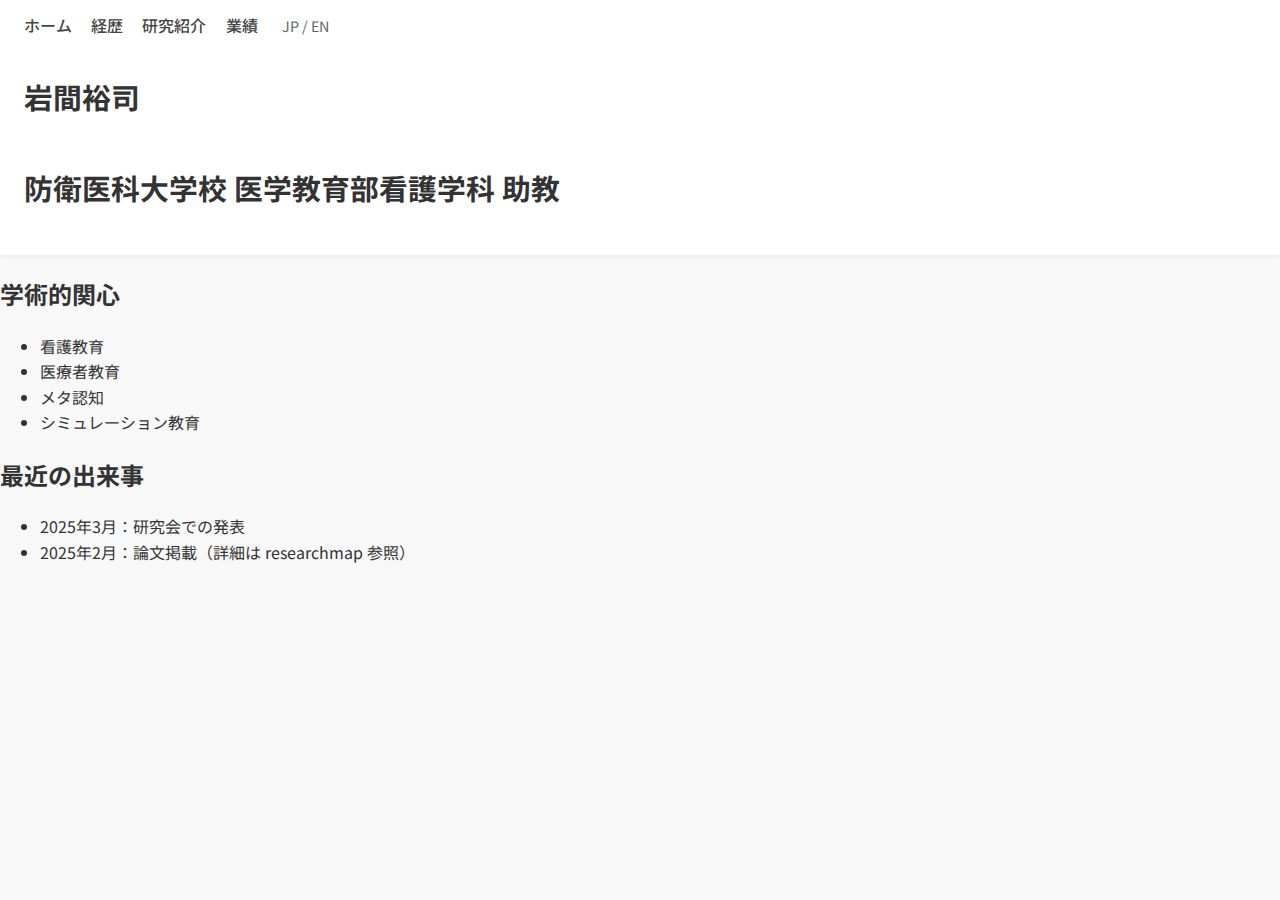
==== index.html @ 8419416d "Update index.html" ====
<!DOCTYPE html>
<html lang="ja">
<head>
  <meta charset="UTF-8" />
  <meta name="viewport" content="width=device-width, initial-scale=1.0" />
  <title>岩間裕司 | Yuji Iwama</title>
  <link rel="stylesheet" href="style.css" />
  <script defer src="script.js"></script>
</head>
<body>
  <header>
    
<div class="top-bar">
  <div class="nav-right">
    <nav>
      <ul class="nav">
        <li><a href="index.html"><span class="jp">ホーム</span><span class="en hidden">Home</span></a>
        <li><a href="bio.html"><span class="jp">経歴</span><span class="en hidden">Bio</span></a></li>
        <li><a href="research.html"><span class="jp">研究紹介</span><span class="en hidden">Research</span></a></li>
        <li><a href="works.html"><span class="jp">業績</span><span class="en hidden">Works</span></a></li>
      </ul>
    </nav>
    <a href="javascript:void(0);" class="lang-switch" onclick="toggleLanguage()">JP / EN</a>
  </div>
</div>

    <h1 class="page-title"><span class="jp">岩間裕司</span><span class="en hidden">Yuji Iwama</span></h1>
    <p class="page-title"><span class="jp">防衛医科大学校 医学教育部看護学科 助教</span><span class="en hidden">Assistant Professor, Department of Nursing, National Defense Medical College</span></p>
  </header>
  <main>
    <section>
      <h2><span class="jp">学術的関心</span><span class="en hidden">Academic Interests</span></h2>
      <ul>
        <li><span class="jp">看護教育</span><span class="en hidden">Nursing education</span></li>
        <li><span class="jp">医療者教育</span><span class="en hidden">Medical education</span></li>
        <li><span class="jp">メタ認知</span><span class="en hidden">Metacognition</span></li>
        <li><span class="jp">シミュレーション教育</span><span class="en hidden">Simulation-based learning</span></li>
      </ul>
    </section>
    <section>
      <h2><span class="jp">最近の出来事</span><span class="en hidden">Recent Updates</span></h2>
      <ul>
        <li><span class="jp">2025年3月：研究会での発表</span><span class="en hidden">Mar 2025: Conference presentation</span></li>
        <li><span class="jp">2025年2月：論文掲載（詳細は researchmap 参照）</span><span class="en hidden">Feb 2025: New publication (See <a href="https://researchmap.jp/yujiwa" target="_blank">researchmap</a>)</span></li>
      </ul>
    </section>
  </main>
</body>
</html>
---- style.css ----
@import url('https://fonts.googleapis.com/css2?family=Noto+Sans+JP&display=swap');

body {
  font-family: 'Noto Sans JP', sans-serif;
  background-color: #f8f8f8;
  color: #333;
  margin: 0;
  padding: 0;
  line-height: 1.6;
}

header {
  background-color: #fff;
  box-shadow: 0 2px 4px rgba(0,0,0,0.05);
  padding-bottom: 1rem;
}

.top-bar {
  display: flex;
  justify-content: space-between;
  align-items: center;
  padding: 0.8rem 1.5rem 0 1.5rem;
}

.nav-left a {
  font-weight: bold;
  text-decoration: none;
  color: #444;
}

.nav-right {
  display: flex;
  align-items: center;
  gap: 1.5rem;
}

.nav {
  display: flex;
  list-style: none;
  margin: 0;
  padding: 0;
  gap: 1.2rem;
}

.nav li a {
  text-decoration: none;
  color: #444;
  font-weight: 500;
}

.nav li a:hover,
.lang-switch:hover {
  color: #000;
}

.lang-switch {
  font-size: 0.9rem;
  text-decoration: none;
  color: #666;
}

.page-title {
  padding: 1rem 1.5rem 0 1.5rem;
  font-size: 1.8rem;
  font-weight: bold;
  text-align: left;
}

.hidden {
  display: none;
}
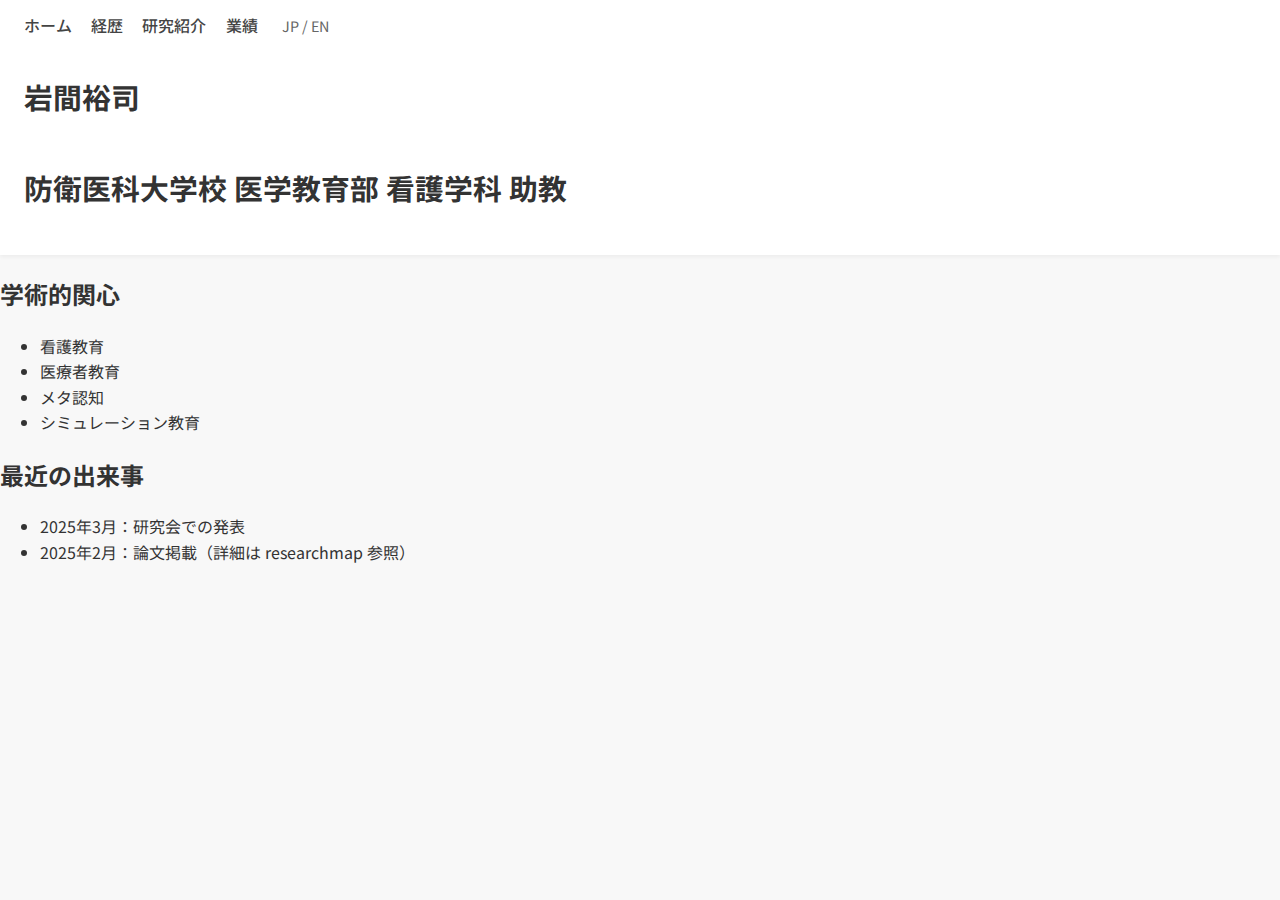
==== commit 6c32a997: "Update index.html" ====
--- a/index.html
+++ b/index.html
@@ -24,8 +24,14 @@
   </div>
 </div>
 
-    <h1 class="page-title"><span class="jp">岩間裕司</span><span class="en hidden">Yuji Iwama</span></h1>
-    <p class="page-title"><span class="jp">防衛医科大学校 医学教育部看護学科 助教</span><span class="en hidden">Assistant Professor, Department of Nursing, National Defense Medical College</span></p>
+<h1 class="page-title name-title">
+  <span class="jp">岩間裕司</span>
+  <span class="en hidden">Yuji Iwama</span>
+</h1>
+<p class="page-title position-title">
+  <span class="jp">防衛医科大学校 医学教育部 看護学科 助教</span>
+  <span class="en hidden">Assistant Professor, Department of Nursing, National Defense Medical College</span>
+</p>
   </header>
   <main>
     <section>
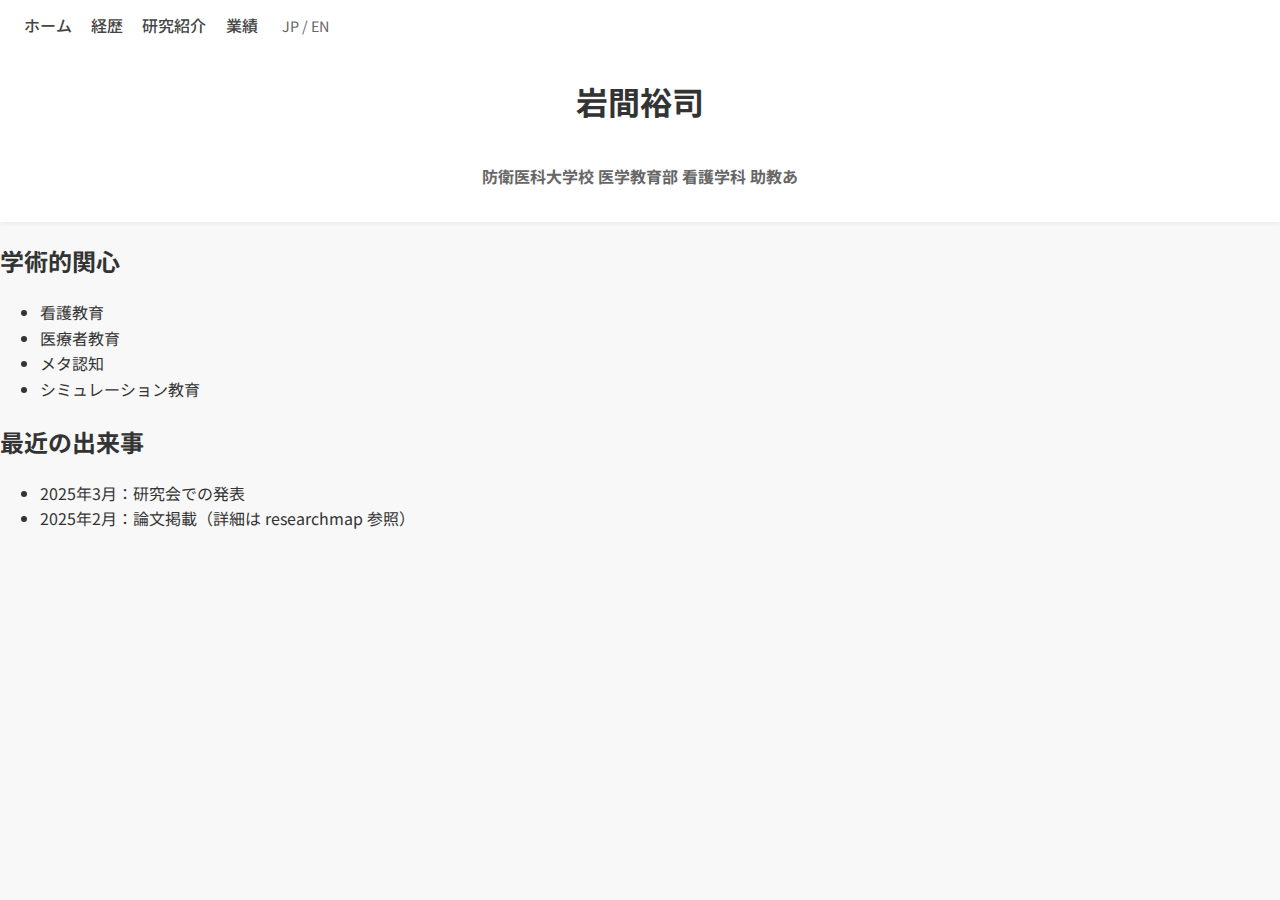
==== commit dc2b9a31: "Update index.html" ====
--- a/index.html
+++ b/index.html
@@ -29,7 +29,7 @@
   <span class="en hidden">Yuji Iwama</span>
 </h1>
 <p class="page-title position-title">
-  <span class="jp">防衛医科大学校 医学教育部 看護学科 助教</span>
+  <span class="jp">防衛医科大学校 医学教育部 看護学科 助教あ</span>
   <span class="en hidden">Assistant Professor, Department of Nursing, National Defense Medical College</span>
 </p>
   </header>
--- a/style.css
+++ b/style.css
@@ -70,3 +70,15 @@
 .hidden {
   display: none;
 }
+.name-title {
+  text-align: center;
+  font-size: 2rem;
+  font-weight: bold;
+}
+
+.position-title {
+  text-align: center;
+  font-size: 1rem;
+  color: #666;
+  margin-top: 0.5rem;
+}
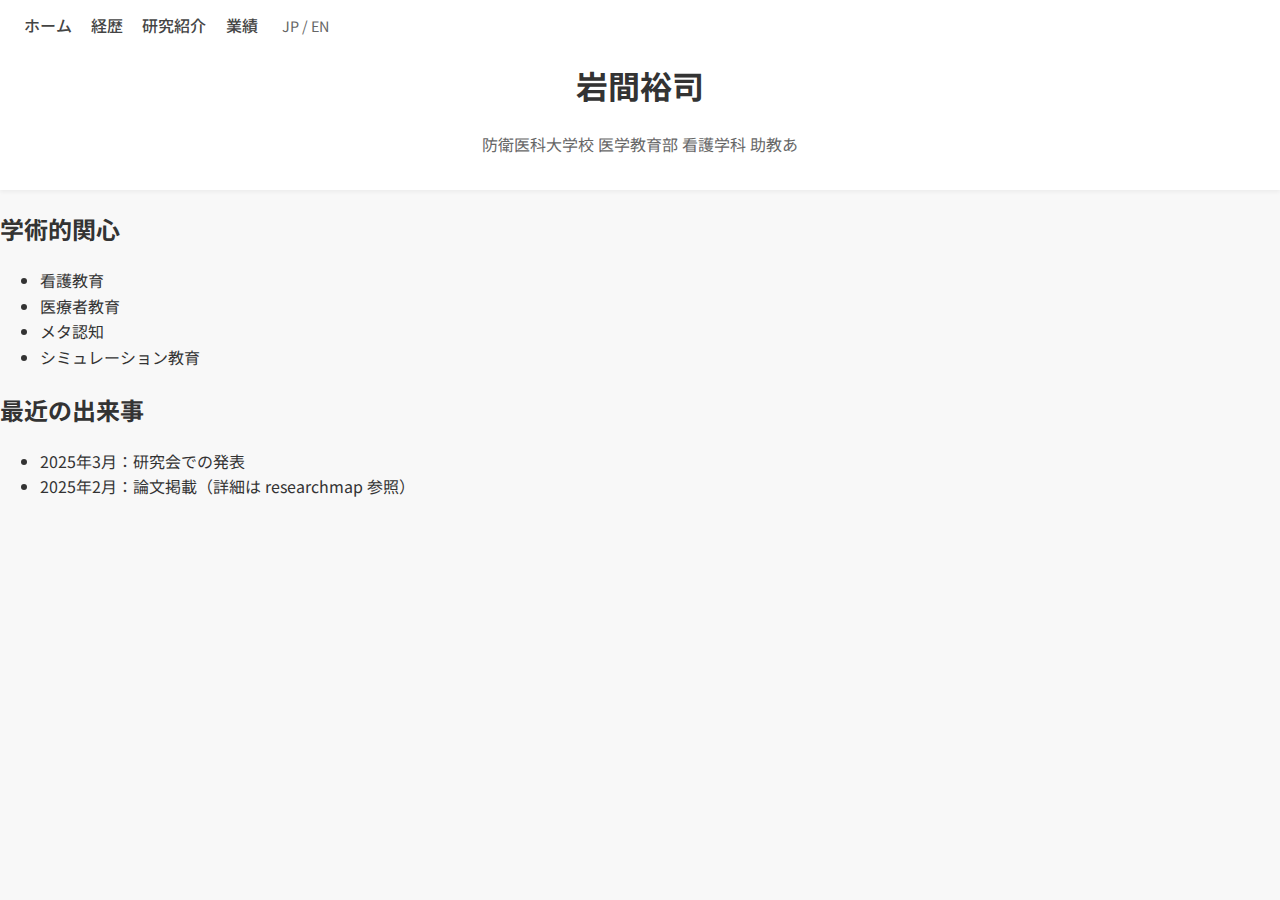
==== commit 4a32ea7d: "Update index.html" ====
--- a/index.html
+++ b/index.html
@@ -24,11 +24,11 @@
   </div>
 </div>
 
-<h1 class="page-title name-title">
+<h1 class="name-title">
   <span class="jp">岩間裕司</span>
   <span class="en hidden">Yuji Iwama</span>
 </h1>
-<p class="page-title position-title">
+<p class="position-title">
   <span class="jp">防衛医科大学校 医学教育部 看護学科 助教あ</span>
   <span class="en hidden">Assistant Professor, Department of Nursing, National Defense Medical College</span>
 </p>
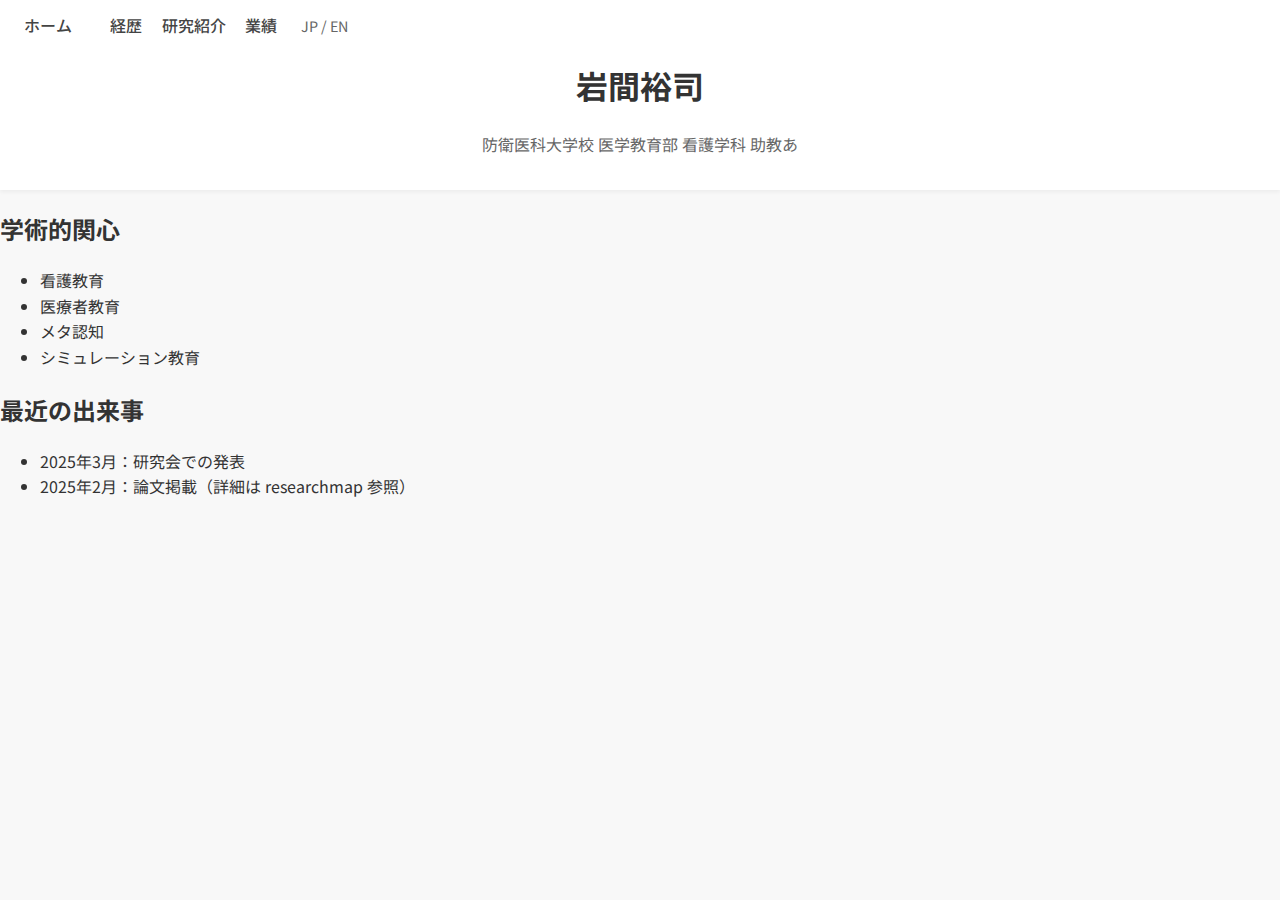
==== commit 60b9a674: "Update index.html" ====
--- a/index.html
+++ b/index.html
@@ -14,7 +14,7 @@
   <div class="nav-right">
     <nav>
       <ul class="nav">
-        <li><a href="index.html"><span class="jp">ホーム</span><span class="en hidden">Home</span></a>
+        <li><a href="index.html"><span class="jp">ホーム</span><span class="en hidden">Home</span></li>
         <li><a href="bio.html"><span class="jp">経歴</span><span class="en hidden">Bio</span></a></li>
         <li><a href="research.html"><span class="jp">研究紹介</span><span class="en hidden">Research</span></a></li>
         <li><a href="works.html"><span class="jp">業績</span><span class="en hidden">Works</span></a></li>
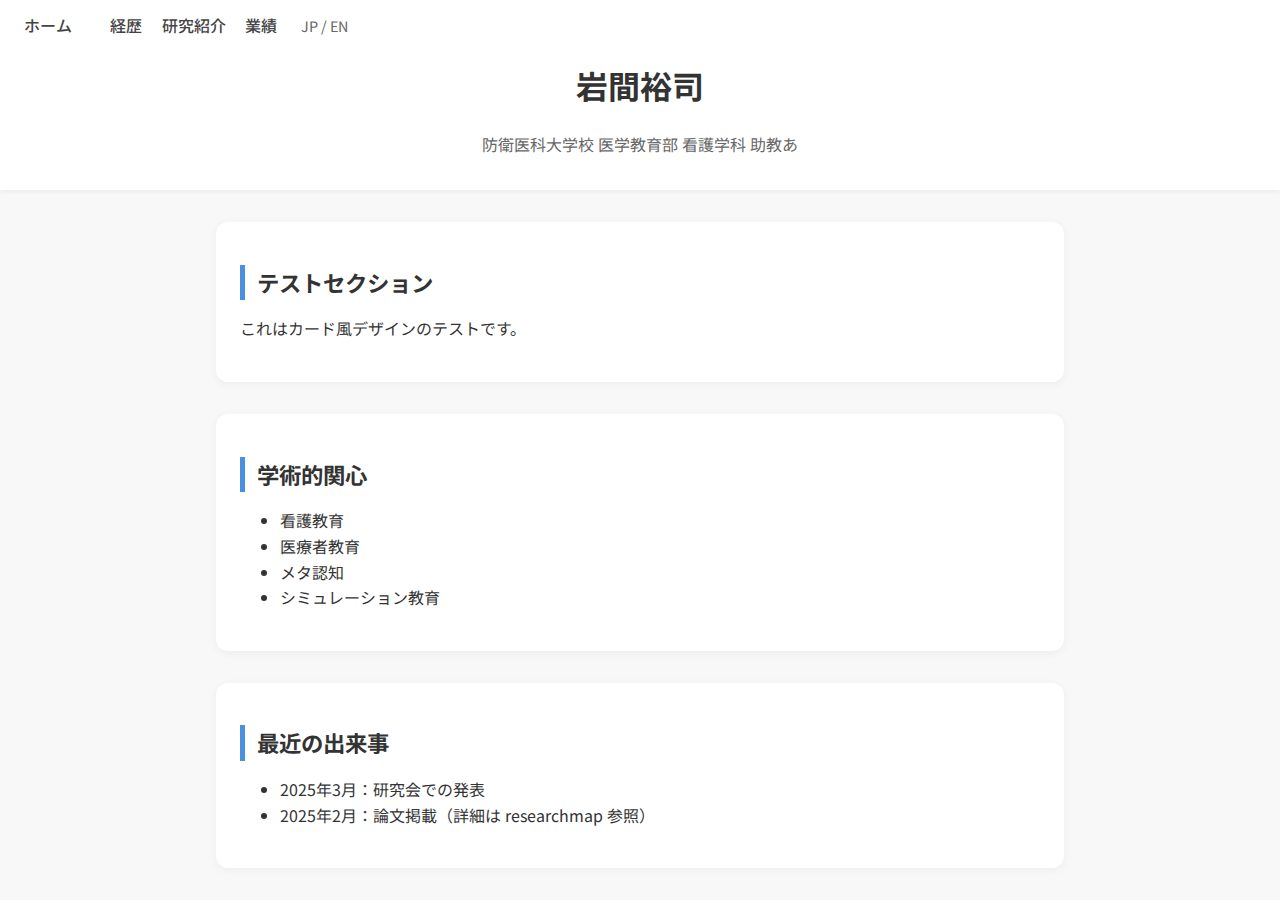
==== commit 16c3a4ab: "Update index.html" ====
--- a/index.html
+++ b/index.html
@@ -34,6 +34,11 @@
 </p>
   </header>
   <main>
+   <section>
+  <h2>テストセクション</h2>
+  <p>これはカード風デザインのテストです。</p>
+  </section>
+    
     <section>
       <h2><span class="jp">学術的関心</span><span class="en hidden">Academic Interests</span></h2>
       <ul>
--- a/style.css
+++ b/style.css
@@ -15,7 +15,21 @@
   box-shadow: 0 2px 4px rgba(0,0,0,0.05);
   padding-bottom: 1rem;
 }
-
+main section {
+  background-color: #fff;
+  margin: 2rem auto;
+  padding: 1.5rem;
+  max-width: 800px;
+  border-radius: 12px;
+  box-shadow: 0 2px 10px rgba(0, 0, 0, 0.05);
+}
+main section h2 {
+  font-size: 1.4rem;
+  margin-bottom: 1rem;
+  border-left: 5px solid #4a90e2;
+  padding-left: 0.75rem;
+  color: #333;
+}
 .top-bar {
   display: flex;
   justify-content: space-between;
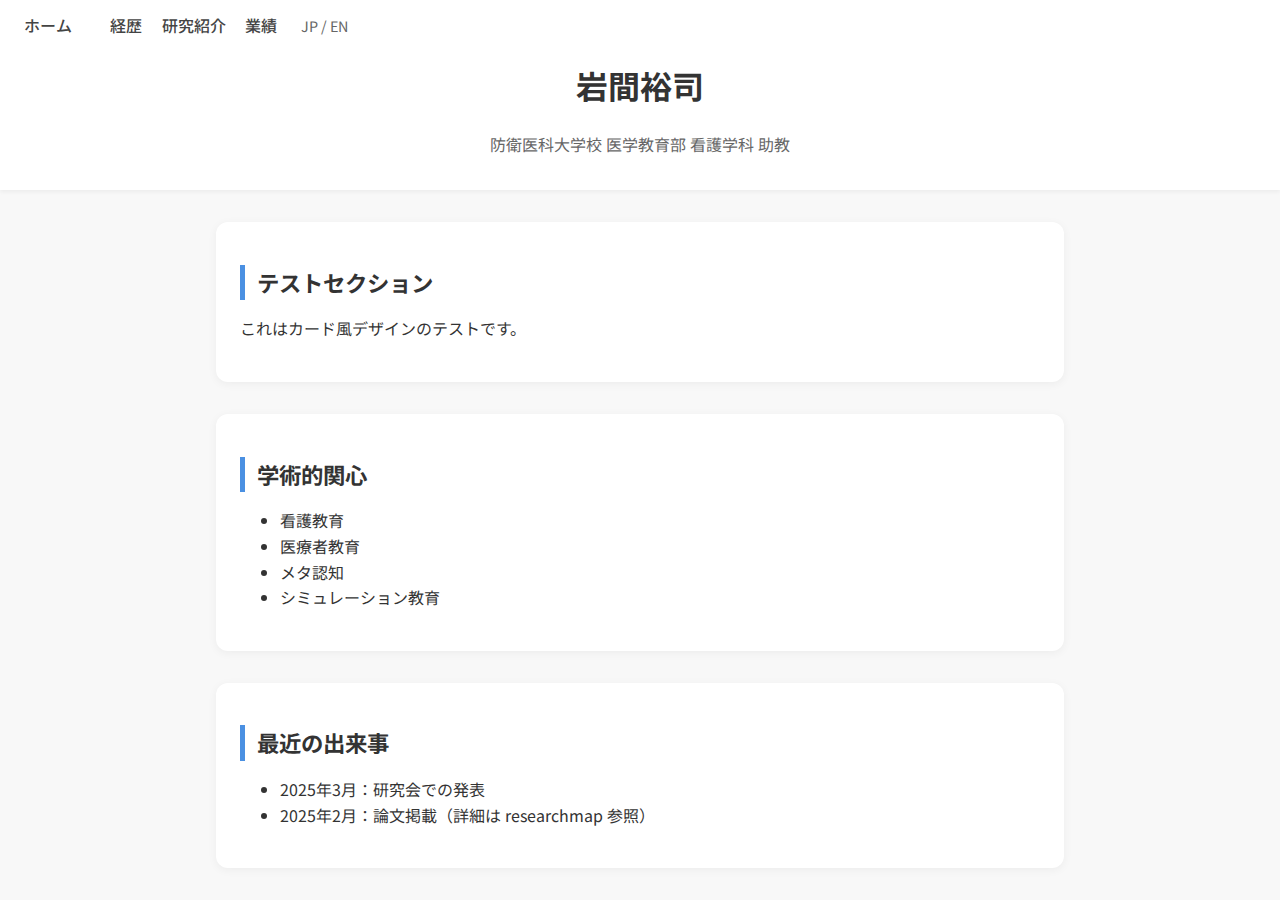
==== commit 417caed5: "Update index.html" ====
--- a/index.html
+++ b/index.html
@@ -29,7 +29,7 @@
   <span class="en hidden">Yuji Iwama</span>
 </h1>
 <p class="position-title">
-  <span class="jp">防衛医科大学校 医学教育部 看護学科 助教あ</span>
+  <span class="jp">防衛医科大学校 医学教育部 看護学科 助教</span>
   <span class="en hidden">Assistant Professor, Department of Nursing, National Defense Medical College</span>
 </p>
   </header>
--- a/style.css
+++ b/style.css
@@ -15,6 +15,7 @@
   box-shadow: 0 2px 4px rgba(0,0,0,0.05);
   padding-bottom: 1rem;
 }
+
 main section {
   background-color: #fff;
   margin: 2rem auto;
@@ -23,6 +24,7 @@
   border-radius: 12px;
   box-shadow: 0 2px 10px rgba(0, 0, 0, 0.05);
 }
+
 main section h2 {
   font-size: 1.4rem;
   margin-bottom: 1rem;
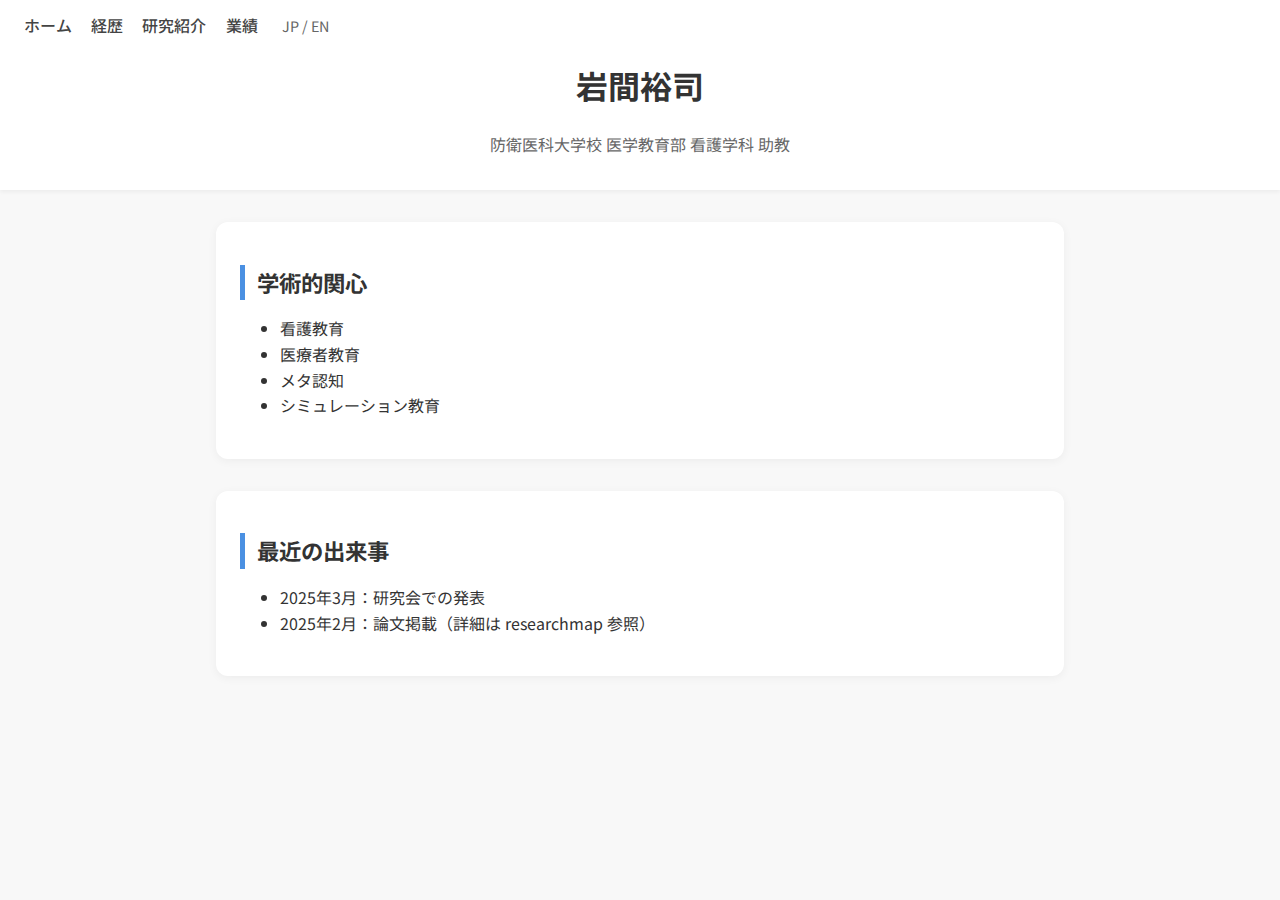
==== commit bff41eb6: "Update index.html" ====
--- a/index.html
+++ b/index.html
@@ -14,7 +14,7 @@
   <div class="nav-right">
     <nav>
       <ul class="nav">
-        <li><a href="index.html"><span class="jp">ホーム</span><span class="en hidden">Home</span></li>
+        <li><a href="index.html"><span class="jp">ホーム</span><span class="en hidden">Home</span></a></li>
         <li><a href="bio.html"><span class="jp">経歴</span><span class="en hidden">Bio</span></a></li>
         <li><a href="research.html"><span class="jp">研究紹介</span><span class="en hidden">Research</span></a></li>
         <li><a href="works.html"><span class="jp">業績</span><span class="en hidden">Works</span></a></li>
@@ -33,12 +33,7 @@
   <span class="en hidden">Assistant Professor, Department of Nursing, National Defense Medical College</span>
 </p>
   </header>
-  <main>
-   <section>
-  <h2>テストセクション</h2>
-  <p>これはカード風デザインのテストです。</p>
-  </section>
-    
+  <main> 
     <section>
       <h2><span class="jp">学術的関心</span><span class="en hidden">Academic Interests</span></h2>
       <ul>
